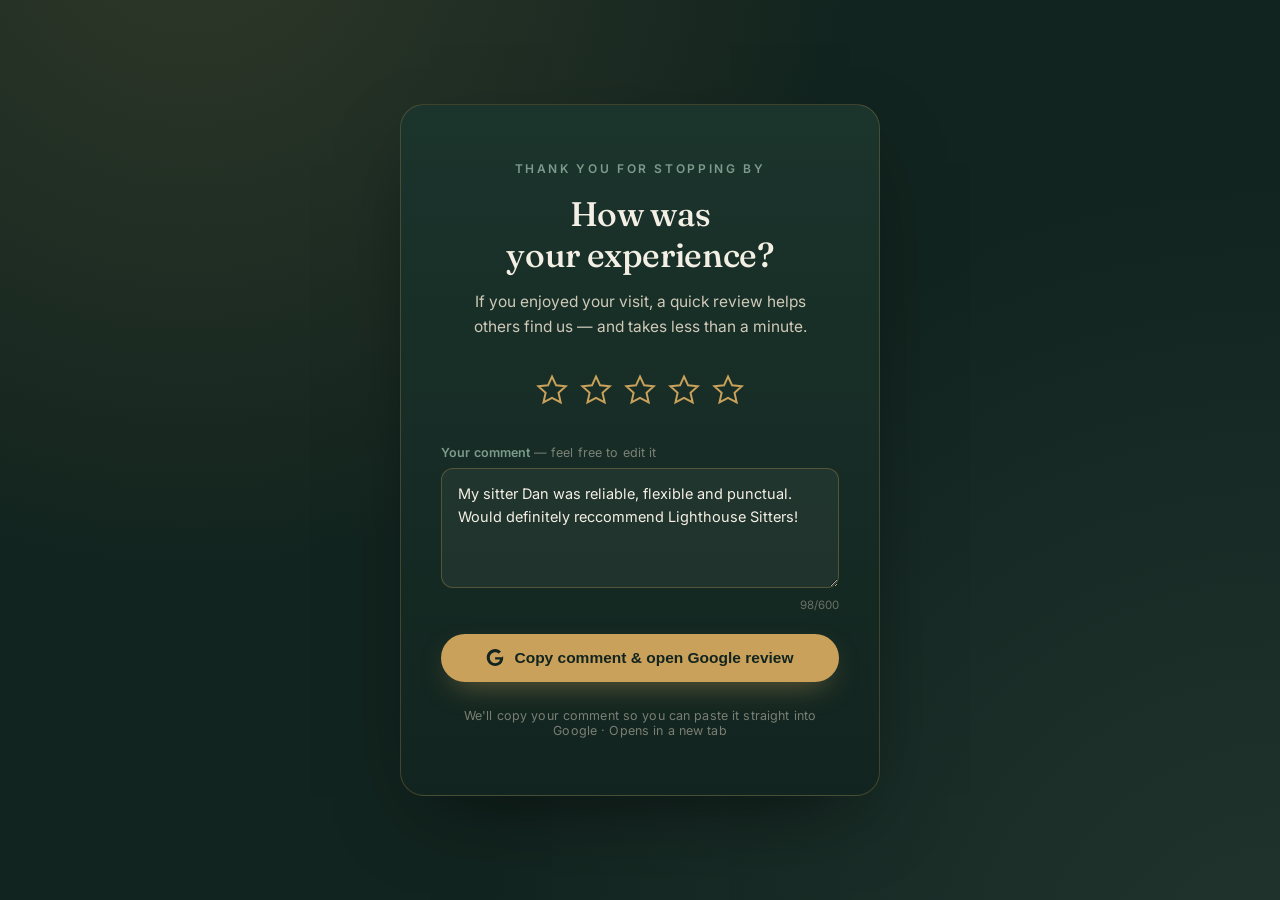
==== lighthouse/index.html @ 6c2562f2 "Create index.html" ====
<!DOCTYPE html>
<html lang="en">
<head>
<meta charset="UTF-8">
<meta name="viewport" content="width=device-width, initial-scale=1.0">
<title>Leave us a review</title>
<link rel="preconnect" href="https://fonts.googleapis.com">
<link rel="preconnect" href="https://fonts.gstatic.com" crossorigin>
<link href="https://fonts.googleapis.com/css2?family=Fraunces:opsz,wght@9..144,400;9..144,500;9..144,600&family=Inter:wght@400;500;600;700&display=swap" rel="stylesheet">
<style>
  :root {
    --ink: #12241F;
    --ink-soft: #1B342C;
    --ivory: #F4EFE4;
    --ivory-dim: #CFC9B8;
    --brass: #C9A15A;
    --brass-bright: #E3BE7C;
    --sage: #7C9B8C;
    --radius: 18px;
  }

  * { box-sizing: border-box; }

  html, body {
    margin: 0;
    padding: 0;
    height: 100%;
  }

  body {
    background:
      radial-gradient(circle at 15% -10%, rgba(201,161,90,0.16), transparent 45%),
      radial-gradient(circle at 100% 110%, rgba(124,155,140,0.14), transparent 50%),
      var(--ink);
    color: var(--ivory);
    font-family: 'Inter', sans-serif;
    min-height: 100vh;
    display: flex;
    align-items: center;
    justify-content: center;
    padding: 32px 20px;
    -webkit-font-smoothing: antialiased;
  }

  .card {
    width: 100%;
    max-width: 480px;
    background: linear-gradient(180deg, var(--ink-soft), var(--ink));
    border: 1px solid rgba(201,161,90,0.25);
    border-radius: 24px;
    padding: 56px 40px 44px;
    text-align: center;
    position: relative;
    overflow: hidden;
    box-shadow: 0 30px 80px -30px rgba(0,0,0,0.6);
  }

  .card::before {
    content: "";
    position: absolute;
    top: -60%;
    left: 50%;
    transform: translateX(-50%);
    width: 140%;
    height: 220px;
    background: radial-gradient(ellipse at center, rgba(201,161,90,0.18), transparent 70%);
    pointer-events: none;
  }

  .eyebrow {
    font-size: 12px;
    letter-spacing: 0.22em;
    text-transform: uppercase;
    color: var(--sage);
    margin: 0 0 18px;
    font-weight: 600;
  }

  h1 {
    font-family: 'Fraunces', serif;
    font-optical-sizing: auto;
    font-weight: 500;
    font-size: 34px;
    line-height: 1.2;
    margin: 0 0 14px;
    color: var(--ivory);
    letter-spacing: -0.01em;
  }

  p.sub {
    font-size: 15.5px;
    line-height: 1.6;
    color: var(--ivory-dim);
    margin: 0 auto 34px;
    max-width: 340px;
  }

  /* Star rating — the signature element */
  .stars {
    display: flex;
    justify-content: center;
    gap: 10px;
    margin-bottom: 38px;
  }

  .stars svg {
    width: 34px;
    height: 34px;
    cursor: pointer;
    transform-origin: center;
    transition: transform 0.25s cubic-bezier(.34,1.56,.64,1);
  }

  .stars svg path {
    fill: transparent;
    stroke: var(--brass);
    stroke-width: 1.4;
    transition: fill 0.35s ease, stroke 0.35s ease;
  }

  .stars svg.lit path {
    fill: var(--brass-bright);
    stroke: var(--brass-bright);
  }

  .stars svg:hover {
    transform: translateY(-3px) scale(1.06);
  }

  .comment-block {
    text-align: left;
    margin-bottom: 22px;
  }

  .comment-label {
    display: block;
    font-size: 12.5px;
    font-weight: 600;
    color: var(--sage);
    margin-bottom: 8px;
    letter-spacing: 0.01em;
  }

  .comment-label span {
    font-weight: 400;
    color: rgba(207,201,184,0.55);
  }

  .comment-box {
    width: 100%;
    resize: vertical;
    min-height: 92px;
    background: rgba(244,239,228,0.05);
    border: 1px solid rgba(201,161,90,0.3);
    border-radius: 12px;
    color: var(--ivory);
    font-family: 'Inter', sans-serif;
    font-size: 14.5px;
    line-height: 1.55;
    padding: 14px 16px;
    outline: none;
    transition: border-color 0.2s ease, background 0.2s ease;
  }

  .comment-box:focus {
    border-color: var(--brass-bright);
    background: rgba(244,239,228,0.08);
  }

  .comment-box::placeholder { color: rgba(207,201,184,0.4); }

  .char-count {
    text-align: right;
    font-size: 11.5px;
    color: rgba(207,201,184,0.45);
    margin-top: 6px;
  }

  .cta {
    border: none;
    cursor: pointer;
    width: 100%;
    justify-content: center;
    display: inline-flex;
    align-items: center;
    gap: 10px;
    background: var(--brass);
    color: var(--ink);
    text-decoration: none;
    font-weight: 600;
    font-size: 15.5px;
    padding: 15px 30px;
    border-radius: 999px;
    transition: background 0.25s ease, transform 0.2s ease, box-shadow 0.25s ease;
    box-shadow: 0 12px 30px -12px rgba(201,161,90,0.55);
  }

  .cta:hover {
    background: var(--brass-bright);
    transform: translateY(-2px);
    box-shadow: 0 16px 36px -12px rgba(227,190,124,0.6);
  }

  .cta:active { transform: translateY(0); }

  .cta svg {
    width: 18px;
    height: 18px;
    flex-shrink: 0;
  }

  .footnote {
    margin-top: 26px;
    font-size: 12.5px;
    color: rgba(207,201,184,0.55);
    letter-spacing: 0.01em;
  }

  @media (prefers-reduced-motion: reduce) {
    .stars svg, .cta { transition: none; }
  }

  @media (max-width: 400px) {
    .card { padding: 44px 26px 36px; }
    h1 { font-size: 28px; }
  }
</style>
</head>
<body>

  <div class="card">
    <p class="eyebrow">Thank you for stopping by</p>
    <h1>How was your&nbsp;experience?</h1>
    <p class="sub">If you enjoyed your visit, a quick review helps others find us — and takes less than a minute.</p>

    <div class="stars" id="stars" aria-label="5 star rating, click to leave a review">
      <svg viewBox="0 0 24 24"><path d="M12 2.5l2.9 6.2 6.8.7-5.1 4.6 1.5 6.7L12 17.6 6 20.7l1.5-6.7-5.1-4.6 6.8-.7z"/></svg>
      <svg viewBox="0 0 24 24"><path d="M12 2.5l2.9 6.2 6.8.7-5.1 4.6 1.5 6.7L12 17.6 6 20.7l1.5-6.7-5.1-4.6 6.8-.7z"/></svg>
      <svg viewBox="0 0 24 24"><path d="M12 2.5l2.9 6.2 6.8.7-5.1 4.6 1.5 6.7L12 17.6 6 20.7l1.5-6.7-5.1-4.6 6.8-.7z"/></svg>
      <svg viewBox="0 0 24 24"><path d="M12 2.5l2.9 6.2 6.8.7-5.1 4.6 1.5 6.7L12 17.6 6 20.7l1.5-6.7-5.1-4.6 6.8-.7z"/></svg>
      <svg viewBox="0 0 24 24"><path d="M12 2.5l2.9 6.2 6.8.7-5.1 4.6 1.5 6.7L12 17.6 6 20.7l1.5-6.7-5.1-4.6 6.8-.7z"/></svg>
    </div>

    <div class="comment-block">
      <label for="comment" class="comment-label">Your comment <span>— feel free to edit it</span></label>
      <textarea id="comment" class="comment-box" maxlength="600" rows="4">My sitter Dan was reliable, flexible and punctual. Would definitely reccommend Lighthouse Sitters!</textarea>
      <div class="char-count"><span id="charCount">0</span>/600</div>
    </div>

    <button class="cta" id="ctaBtn" type="button">
      <svg viewBox="0 0 24 24" fill="none" xmlns="http://www.w3.org/2000/svg">
        <path d="M21.35 11.1h-9.17v2.92h6.51c-.28 1.68-1.87 4.93-6.51 4.93-3.92 0-7.11-3.25-7.11-7.25s3.19-7.25 7.11-7.25c2.23 0 3.72.95 4.58 1.77l3.12-3.02C17.95 1.24 15.44 0 12.18 0 5.98 0 1 5.05 1 11.25s4.98 11.25 11.18 11.25c6.45 0 10.73-4.53 10.73-10.91 0-.73-.08-1.29-.18-1.85z" fill="#12241F"/>
      </svg>
      <span id="ctaLabel">Copy comment &amp; open Google review</span>
    </button>

    <p class="footnote" id="footnote">We'll copy your comment so you can paste it straight into Google · Opens in a new tab</p>
  </div>

<script>
  const REVIEW_URL = 'https://g.page/r/CXRTahhL0hPaEAE/review';

  const stars = document.querySelectorAll('#stars svg');
  stars.forEach((star, i) => {
    star.addEventListener('mouseenter', () => {
      stars.forEach((s, j) => s.classList.toggle('lit', j <= i));
    });
    star.addEventListener('click', () => {
      copyAndGo();
    });
  });
  document.getElementById('stars').addEventListener('mouseleave', () => {
    stars.forEach(s => s.classList.remove('lit'));
  });

  const commentBox = document.getElementById('comment');
  const charCount = document.getElementById('charCount');

  function updateCount() {
    charCount.textContent = commentBox.value.length;
  }
  updateCount();
  commentBox.addEventListener('input', updateCount);

  async function copyAndGo() {
    const text = commentBox.value.trim();
    const btn = document.getElementById('ctaBtn');
    const label = document.getElementById('ctaLabel');
    const footnote = document.getElementById('footnote');

    try {
      if (text) {
        await navigator.clipboard.writeText(text);
        label.textContent = 'Copied — opening Google…';
        footnote.textContent = 'Your comment is on the clipboard — just paste it into the review box on Google.';
      }
    } catch (err) {
      footnote.textContent = 'Select and copy your comment above, then paste it on the next page.';
    }

    window.open(REVIEW_URL, '_blank', 'noopener');

    setTimeout(() => {
      label.textContent = 'Copy comment & open Google review';
    }, 2600);
  }

  document.getElementById('ctaBtn').addEventListener('click', copyAndGo);
</script>

</body>
</html>
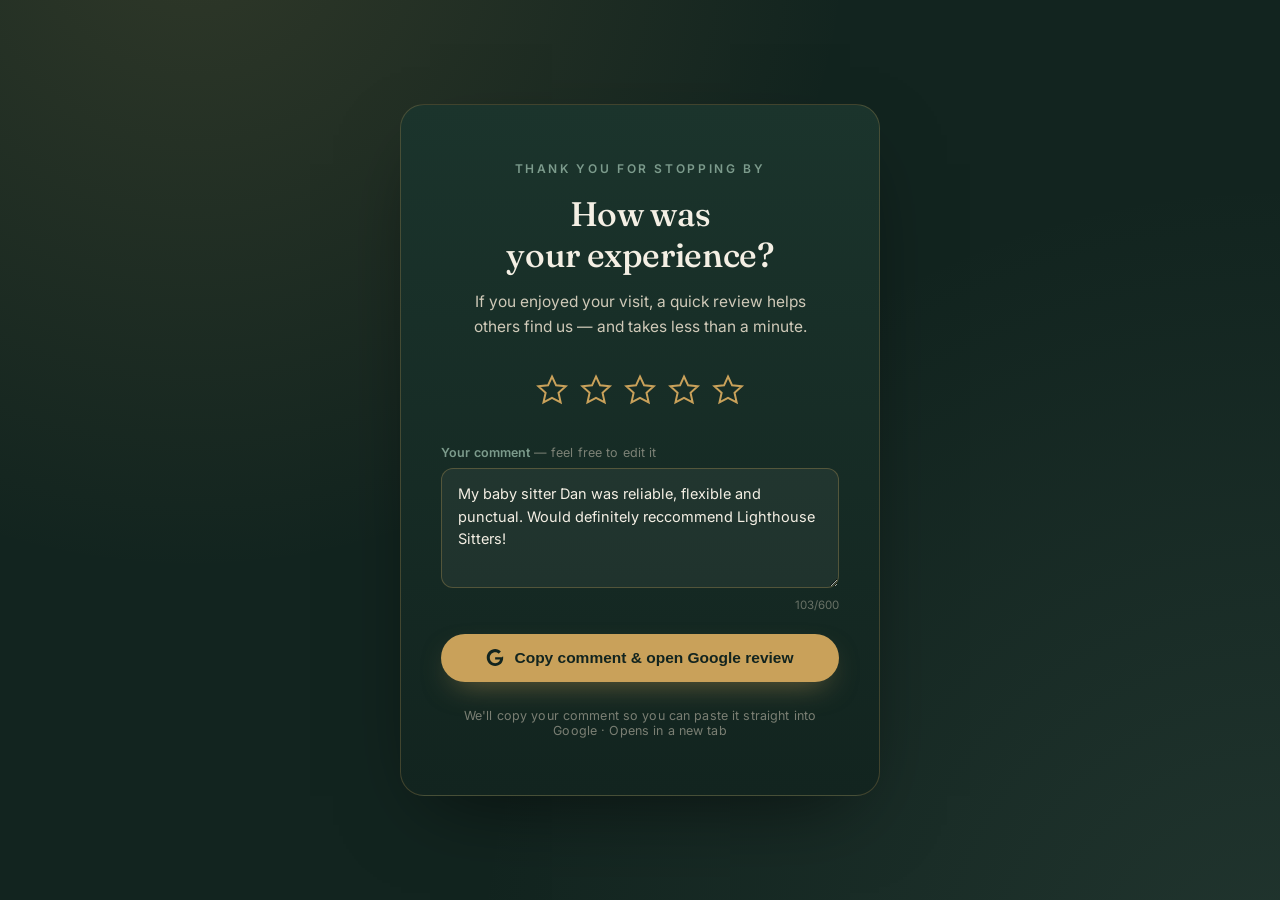
==== commit f70b499c: "Update index.html" ====
--- a/lighthouse/index.html
+++ b/lighthouse/index.html
@@ -243,7 +243,7 @@
 
     <div class="comment-block">
       <label for="comment" class="comment-label">Your comment <span>— feel free to edit it</span></label>
-      <textarea id="comment" class="comment-box" maxlength="600" rows="4">My sitter Dan was reliable, flexible and punctual. Would definitely reccommend Lighthouse Sitters!</textarea>
+      <textarea id="comment" class="comment-box" maxlength="600" rows="4">My baby sitter Dan was reliable, flexible and punctual. Would definitely reccommend Lighthouse Sitters!</textarea>
       <div class="char-count"><span id="charCount">0</span>/600</div>
     </div>
 
